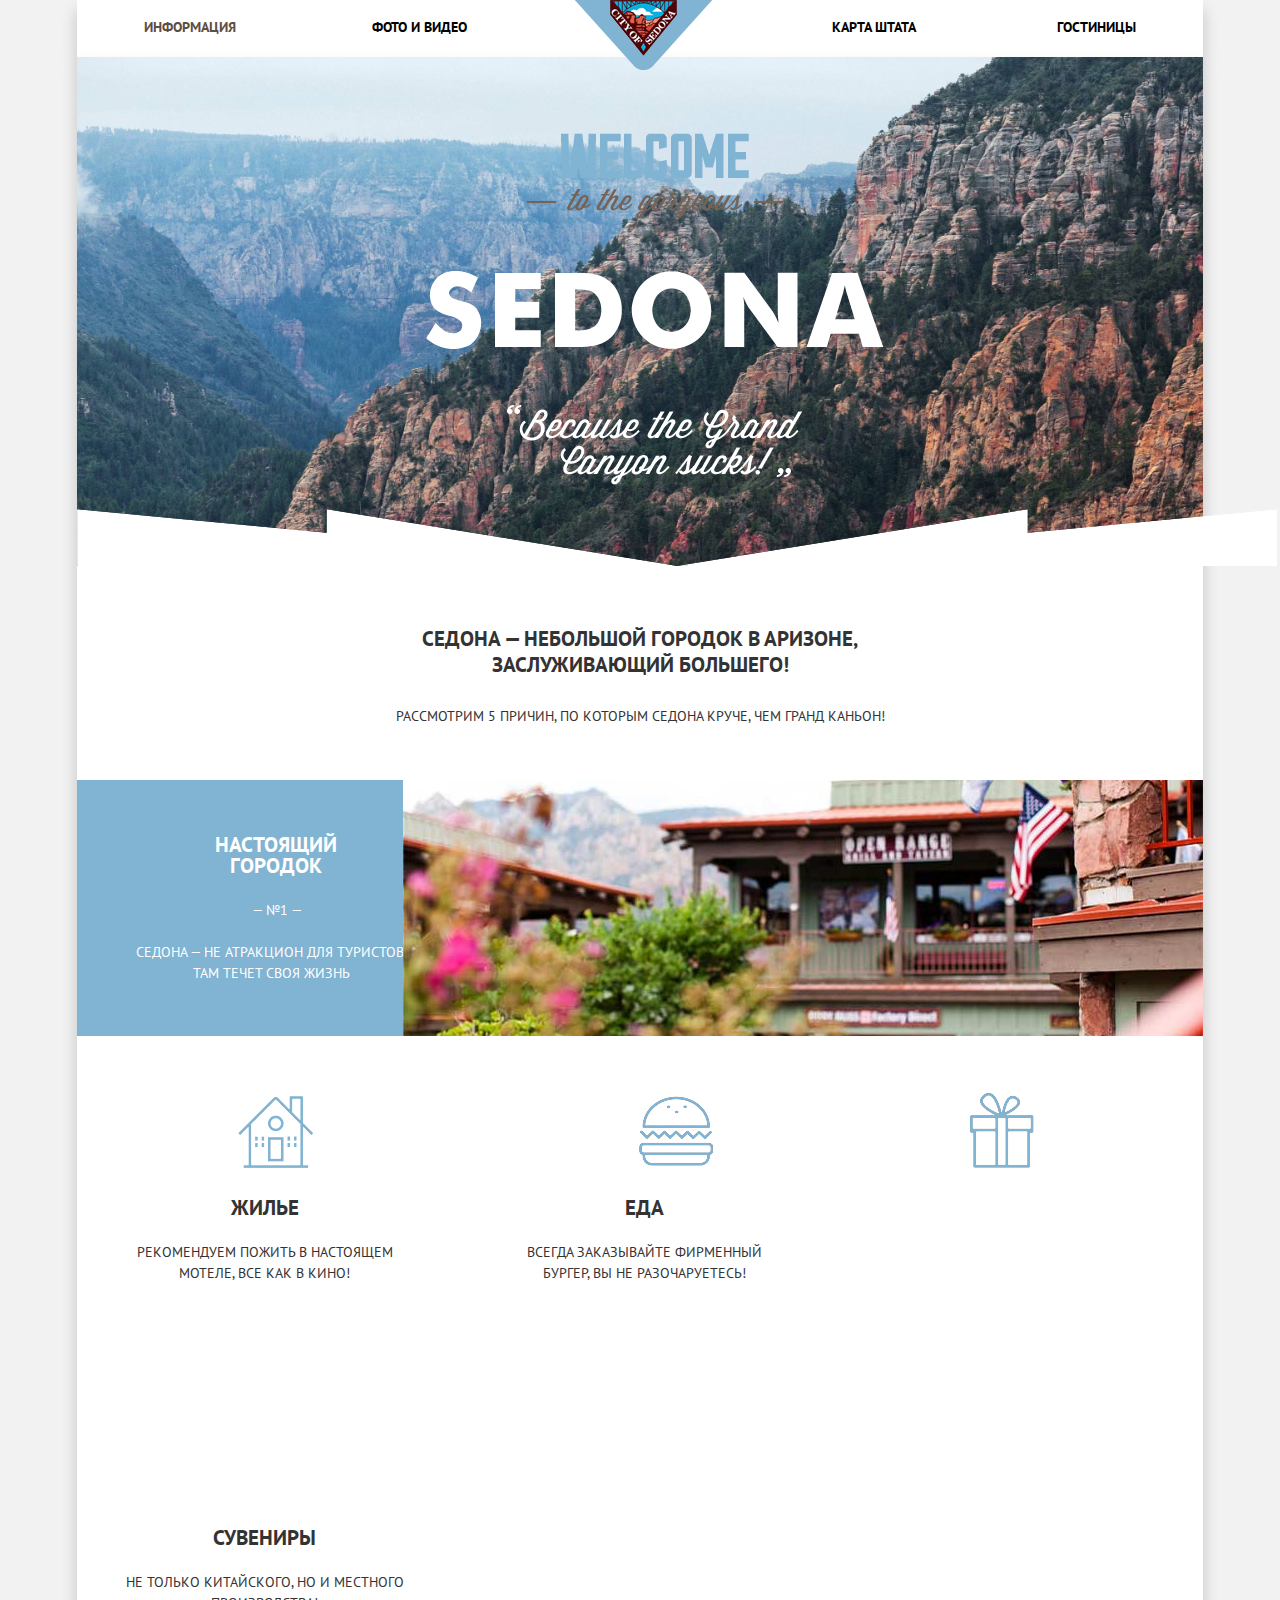
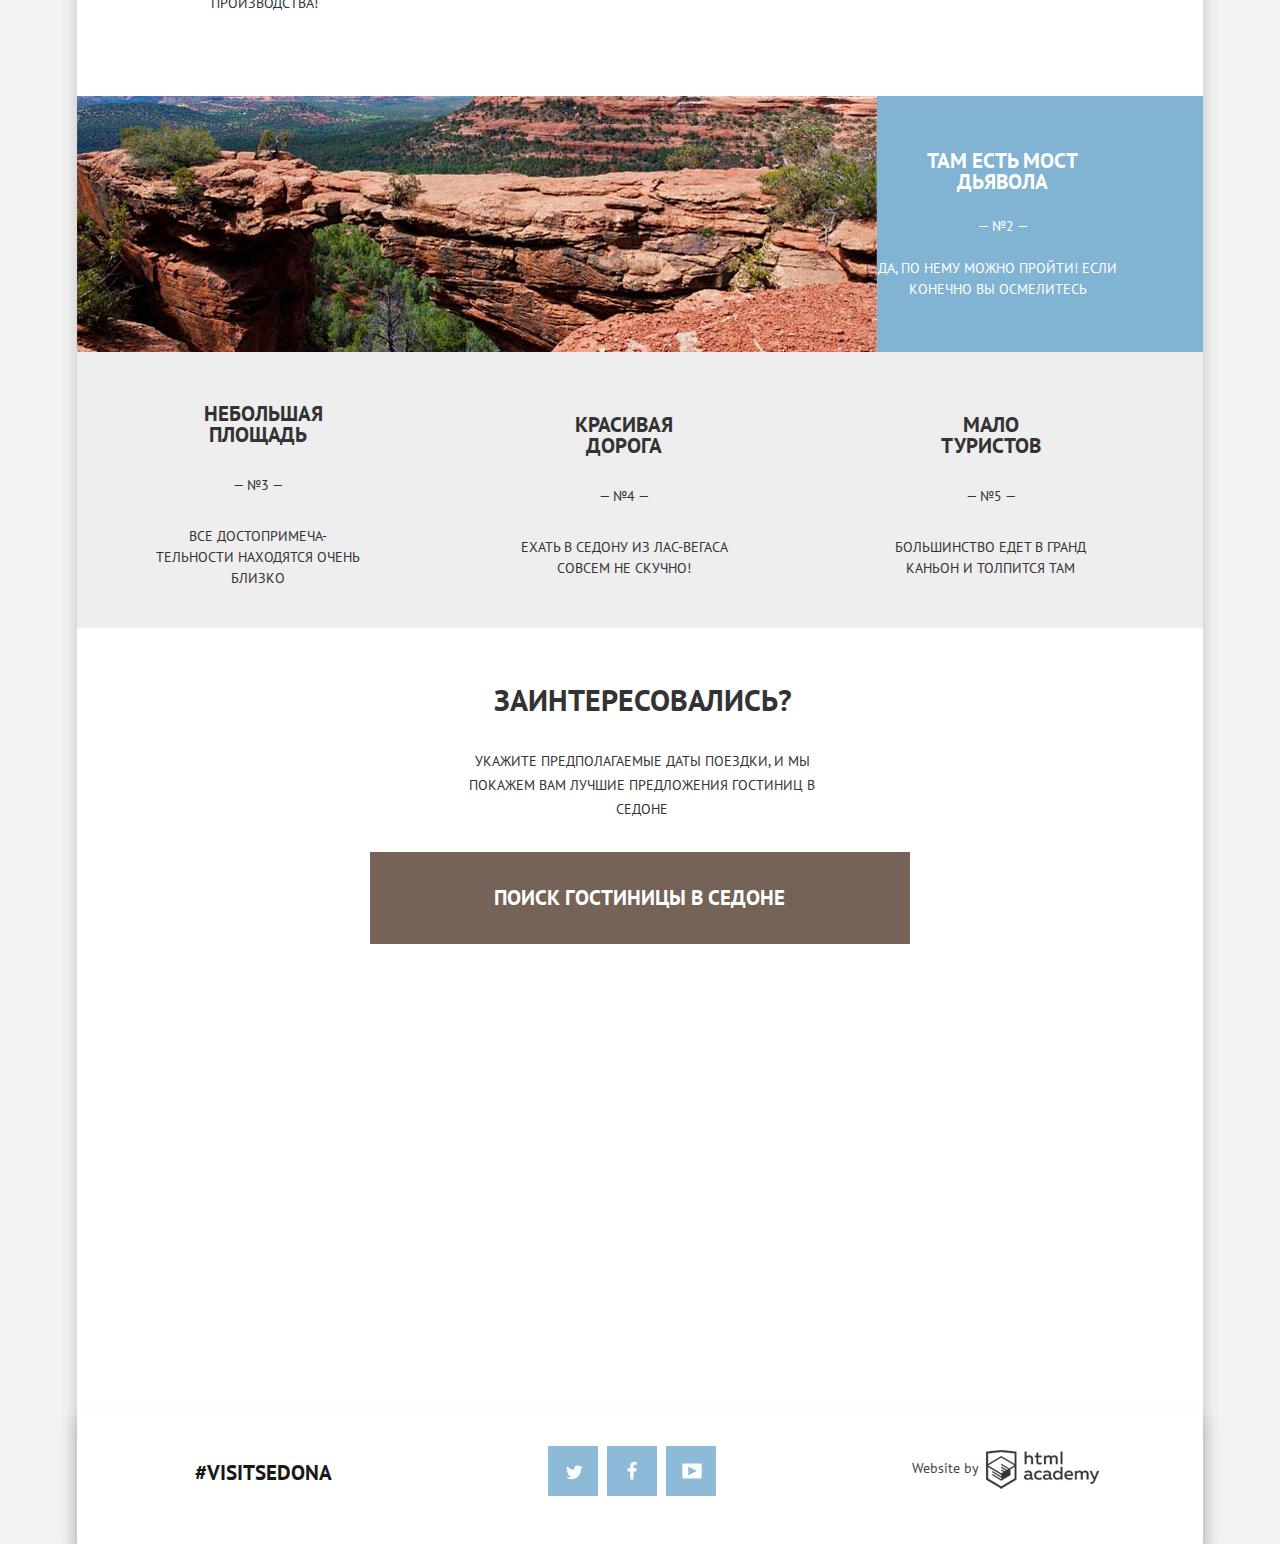
==== index.html @ 9904f4bf "site" ====
<!DOCTYPE html>
<html lang="en">
<head>
	<meta http-equiv="content-type" content="text/html; charset=UTF-8">
	<meta charset="UTF-8">
	<title>Sedona</title>
	<link href="https://fonts.googleapis.com/css?family=PT+Sans:400,700&amp;subset=cyrillic" rel="stylesheet">
	<link href="css/normalize.css" rel="stylesheet" type="text/css"/>
	<link href="css/style.css" rel="stylesheet" type="text/css"/>
</head>
<body>
	<div class="container clearfix">
		<header class="page-header clearfix">
			<div class="logo">
				<a href="#">
					<img src="img/logo.png" width="138" height="70" alt="sedona"></a>
			</div>
			<nav class="main-menu">
				<ul>
					<li class="main-menu-link">
						<a href="#">информация</a>
					</li>
					<li>
						<a href="#">фото и видео</a>
					</li>
					<li>
						<a href="#">карта штата</a>
					</li>
					<li>
						<a href="#">гостиницы</a>
					</li>
				</ul>
			</nav>
		</header>

		<main class="page-main">

			<section class="main-poster-slogan">
				<img src="img/main-poster-slogan.png" width="458" height="352" alt="welcome">
			</section>

			<section class="main-content-text clearfix">
				<h2 class="text-title">
					Седона — небольшой городок в аризоне, заслуживающий большего!
				</h2>
				<p class="text">
					Рассмотрим 5 причин, по которым Седона круче, чем гранд каньон!
				</p>
			</section>

			<section class="text-pic clearfix">
				<div class="main-content">
					<h3 class="main-content-info-title">Настоящий городок</h3>
					<span class="number">— №1 —</span>
					<p class="main-content-info-section">Седона — не атракцион для туристов, там течет своя жизнь</p>
				</div>
				<div class="pic">
					<img src="img/photo-r1.jpg" width="800" height="256" alt="sedona"></div>
			</section>

			<section class="feature clearfix">
				<div class="block block-housing">
					<h3 class="block-title">Жилье</h3>
					<p class="block-text">Рекомендуем пожить в настоящем мотеле, все как в кино!</p>
				</div>
				<div class="block block-food">
					<h3 class="block-title">Еда</h3>
					<p class="block-text">Всегда заказывайте фирменный бургер, Вы не разочаруетесь!</p>
				</div>
				<div class="block block-souvenirs">
					<h3 class="block-title">Сувениры</h3>
					<p class="block-text">Не только китайского, но и местного производства!</p>
				</div>
			</section>

			<section class="text-pic-shift clearfix">
				<div class="pic-shift">
					<img src="img/photo-r2.jpg" width="800" height="256" alt="sedona"></div>
				<div class="main-content-shift">
					<h3 class="main-content-info-title">Там есть мост дьявола</h3>
					<span class="number">— №2 —</span>
					<p class="main-content-info-section">Да, по нему можно пройти! Если конечно вы осмелитесь</p>
				</div>
			</section>

			<section class="feature-shift clearfix">
				<div class="block-shift">
					<h3 class="block-title-second">Небольшая площадь</h3>
					<span>— №3 —</span>
					<p class="block-text-second">
						Все достопримеча-
						<br>тельности находятся очень близко</p>
				</div>
				<div class="block-shift">
					<h3 class="block-title-second">Красивая дорога</h3>
					<span>— №4 —</span>
					<p class="block-text-second">Ехать в седону из лас-вегаса совсем не скучно!</p>
				</div>
				<div class="block-shift">
					<h3 class="block-title-second">Мало туристов</h3>
					<span>— №5 —</span>
					<p class="block-text-second">Большинство едет в гранд каньон и толпится там</p>
				</div>
			</section>

			<section class="main-content-baner clearfix">
				<div class="main-head">Заинтересовались?</div>
				<p class="main-word">
					Укажите предполагаемые даты поездки, и мы покажем вам лучшие предложения гостиниц в седоне
				</p>
				<a class="btn-order" href="form.html">Поиск гостиницы в Седоне</a>
			</section>

			<section class="interactive-map clearfix">
				<iframe src="https://www.google.com/maps/embed?pb=!1m18!1m12!1m3!1d26190.0113825108!2d-111.78192121885489!3d34.86247280977507!2m3!1f0!2f0!3f0!3m2!1i1024!2i768!4f13.1!3m3!1m2!1s0x872da132f942b00d%3A0x5548c523fa6c8efd!2z0KHQtdC00L7QvdCwLCDQkNGA0LjQt9C-0L3QsCA4NjMzNiwg0KHQqNCQ!5e0!3m2!1sru!2sru!4v1479929070432" width="100%" height="594" frameborder="0" style="border:0" allowfullscreen></iframe>
			</section>
		</main>

		<footer class="page-footer footer-map clearfix">
			<a class="unit footer-visit" href="#">#visitsedona</a>
			<div class="unit footer-social">
				<a class="social-btn social-tw" href="https://twitter.com" >Twitter</a>
				<a class="social-btn social-fb" href="https://www.facebook.com" >Facebook</a>
				<a class="social-btn social-youtube" href="https://www.youtube.com" >YouTube</a>
			</div>
			<div class="unit footer-copyright">
				<span class="right-text">Website by</span>
				<a href="https://htmlacademy.ru"></a>
			</div>
		</footer>
	</div>

	<section class="popup">
		<form class="form-popup" action="https://echo.htmlacademy.ru" method="get">
			<div class="form-row">
				<label for="date-arrival">
					Дата заезда
					<input type="text" name="date-in" id="date-arrival" value="24 Апреля 2016"></label>
				<a class="icon-calendar" href="#"></a>
			</div>

			<div class="form-row">
				<label for="date-departure">
					Дата выезда
					<input type="text" name="date-out" id="date-departure" value="4 июля 2016"></label>
				<a class="icon-calendar-exit" ></a>
			</div>
			    <div class="counter counter-left">
					<label for="big">Взрослые</label>
					<button class="icon-minus" type="button"></button>
					<span class="indicator-minus-left"></span>
					<input class="form-counter" type="text" name="big" id="big" value="2">
					<span class="indicator-plus-right"></span>
					<button class="icon-plus" type="button"></button>
				</div>

				<div class="counter counter-right">
					<label for="children">Дети</label>
					<button class="icon-minus" type="button"></button>
					<span class="indicator-minus-left-index"></span>
					<input class="form-counter" type="text" name="children" id="children" value="0">
					<span class="indicator-plus-right-index"></span>
					<button class="icon-plus" type="button"></button>
				</div>
				<div class="buttons">
					<button class="btn" type="submit">Найти</button>
				</div>

		</form>
	</section>
	<!--<script src="js/jquery.js"></script>-->
   <script src="js/popup.js" type="text/javascript"></script>

</body>
</html>
---- css/style.css ----
/*@font-face {*/
    /*font-family: "symbols-sedona";*/
    /*src: url("../fonts/symbols-sedona.eot?60737633");*/
    /*src: url("../fonts/symbols-sedona.eot?60737633#iefix") format("embedded-opentype"),*/
    /*url("../fonts/symbols-sedona.woff?60737633") format("woff"),*/
    /*url("../fonts/symbols-sedona.ttf?60737633") format("truetype"),*/
    /*url("../fonts/symbols-sedona.svg?60737633#symbols-sedona") format("svg");*/
    /*font-weight: normal;*/
    /*font-style: normal;*/
/*}*/

html,
body {
    margin: 0;
    padding: 0;
}

body {
    font-family: 'PT Sans', Arial, sans-serif;
    font-size: 14px;
    font-weight: normal;
    line-height: 21px;
    background-color: #f2f2f2;
    color: #333333;
    position: relative;
}

.container {
    width: auto;
    margin: 0 auto;
    padding: 0 6%;

}

.clearfix::after {
    content: "";
    display: block;
    clear: both;
}

a {
    font-family: 'PT Sans', Arial, sans-serif;
    text-decoration: none;
    text-transform: uppercase;
    color: #000000;
    cursor: pointer;
}

img {
    max-width: 100%;
    width: auto;
    height: auto;
    margin: 0;
}

li {
    list-style: none;
}

h2 {
    margin: 0;
    font-family: 'PT Sans', Arial, sans-serif;
    font-size: 21px;
    font-weight: bold;
    line-height: 26px;
    text-transform: uppercase;
}

h3 {
    margin: 0;
    font-family: 'PT Sans', Arial, sans-serif;
    font-size: 21px;
    font-weight: bold;
    line-height: 21px;
    text-transform: uppercase;
}

/*Header*/

.page-header {
    margin: 0 auto;
    background-color: #ffffff;
    box-shadow: 0 10px 15px 0 rgba(0, 0, 0, 0.2);
}

.main-menu {
    margin: 0;
    padding: 0 6%;
}

.main-menu ul {
    margin: 0;
    padding: 0;
}

.main-menu li {
    width: 20%;
    padding: 14px 0;
    display: inline-block;
    vertical-align: middle;
    font-size: 0;
}

.main-menu li:first-child {
    margin-right: 25px;
}

.main-menu li:first-child,
.main-menu li:nth-child(2){
    text-align: left;
}

.main-menu li:nth-child(3) {
    margin-left: 144px;
}

.main-menu li:nth-child(3),
.main-menu li:last-child {
    text-align: right;
}

.main-menu li:last-child {
    float: right;
}

.main-menu a {
    font-size: 14px;
    font-weight: bold;
    line-height: 26px;
    color: #000000;
}

.main-menu a:hover {
    color: #81b3d2;
}

.main-menu a:active {
    color: #b2b2b2;
}


.main-menu-link a {
    color: #604e43;
}

.logo {
    margin: 0 0 0 4px;
    padding: 0;
    position: absolute;
    top: 0;
    left: 50%;
    z-index: 2;
    transform: translateX(-50%);
}

.logo img {
    margin: 0;
    padding: 0;
    border-style: none;
}

/*Main*/

.page-main {
    margin: 0 auto;
    /*padding: 0 6%;*/
    background-color: #ffffff;
    box-shadow: 0 10px 15px 0 rgba(0, 0, 0, 0.2);
}

/*baner-1*/

.main-poster-slogan {
    min-height: 509px;
    margin: 0;
    display: block;
    position: relative;
    background: #deecf5 url(../img/main-poster.jpg) no-repeat center;
    z-index: 1;
    background-size: cover;
}

.main-poster-slogan::after {
    content: "";
    width: 1200px;
    min-height: 57px;
    position: absolute;
    bottom: 0;
    left: 0;
    background:  transparent url(../img/main-poster-mask.png) no-repeat center;
    background-size: 100% 57px;
    border-bottom: none;
    z-index: 20;
}

.main-poster-slogan img {
    position: absolute;
    top: 15%;
    left: 31%;
}
/*baner-1*/

.main-content-text {
    margin: 0;
    padding: 60px 0 51px 0;
    background-color: #ffffff;
    text-align: center;
}

.text-title {
    width: 450px;
    margin: 0 auto;
    padding: 0 0 25px 0;
    text-align: center;
}

.text {
    margin: 0;
    padding: 0;
    font-size: 14px;
    font-weight: 400;
    line-height: 26px;
    text-align: center;
    text-transform: uppercase;
}

/*baner-2-4*/

.text-pic,
.text-pic-shift {
    margin: 0;
    position: relative;
}

.main-content,
.main-content-shift {
    width: 400px;
    box-sizing: border-box;
    margin: 0;
    padding: 61px 53px 52px 53px;
    background-color: #81b3d2;
    text-align: center;
    color: #ffffff;
    text-transform: uppercase;
}

.main-content-shift {
    float: right;
}

.main-content-info-title {
    width: 56%;
    margin: -7px 0 24px 64px;
    /*transform: translateX(45%);*/
}

.main-content-info-section {
    margin: 21px 11px 0 0;
}

.pic,
.pic-shift {
    margin: 0;
    padding: 0;
    position: absolute;
    top:0;
    right: 0;
    vertical-align: top;
}

.pic-shift {
    left: 0;
}

.pic img {
    float: right;
}

.pic .pic-shift img {
    float: left;
}

/*baner-3*/

.feature {
    margin: 0;
    padding: 0;
    position: relative;
}

.block-housing::before {
    content: "";
    position: absolute;
    top: 60px;
    left: 161px;
    background: url(../img/sprite-feature.png) no-repeat  -10px -100px;
    width: 75px;
    min-height: 72px;
    display: block;
}

.block-food::before {
    content: "";
    position: absolute;
    top: 60px;
    left: 562px;
    background: url(../img/sprite-feature.png) no-repeat  -10px -10px;
    width: 74px;
    min-height: 70px;
    display: block;
}

.block-souvenirs::before {
    content: "";
    position: absolute;
    top: 56px;
    right: 169px;
    background: url(../img/sprite-feature.png) no-repeat  -10px -192px;
    width: 64px;
    min-height: 76px;
    display: block;
}

/*baner-5*/

.feature-shift {
    margin: 0;
    padding: 0;
    background-color: #eeeeee;
}

.block {
    width: 25%;
    margin: 0;
    padding: 146px 47px 82px 47px;
    display: inline-block;
    vertical-align: middle;
    text-align: center;
    text-transform: uppercase;
}

.block-shift {
    width: 32%;
    margin: 0;
    padding: 50px 0 38px 0;
    display: inline-block;
    vertical-align: middle;
    text-align: center;
    text-transform: uppercase;
    border: 1px solid transparent;
}

.block-title {
    padding: 15px 0 24px 0;
}

.block-text {
    margin: 0;
}

.block-title-second {
    width: 30%;
    margin: 0 auto;
    padding: 0 0 30px 0;
}

.block-text-second {
    width: 68%;
    margin: 0 auto;
    padding: 30px 0 0 0;
}

/*baber-6*/

.main-content-baner {
    margin: 0 auto;
    padding: 60px 160px 86px 165px;
    background-color: #ffffff;
    position: relative;
    text-transform: uppercase;
    text-align: center;
}

.main-head {
    margin: 0 0 37px 0;
    font-family: 'PT Sans', Arial, sans-serif;
    font-size: 30px;
    font-weight: bold;
    line-height: 24px;
}

.main-word {
    width: 50%;
    margin: 0 auto;
    padding: 0 0 37px 0;
    line-height: 24px;
}

.btn-order {
    min-width: 48%;
    margin: 0 auto;
    padding: 33px 0;
    display: block;
    text-align: center;
    vertical-align: middle;
    background-color: #766357;
    color: #ffffff;
    font-size: 21px;
    line-height: 26px;
    font-weight: bold;
    font-family: 'PT Sans', Arial, sans-serif;
    position: absolute;
    bottom: 0;
    left: 26%;

}

/*Hotels*/

.choice-form {
    min-height: 217px;
    background: #84a1c1 url(../img/background.jpg) no-repeat center;
    background-size: cover;
}

input[type="checkbox"] {
    display: none;
    margin: 0;
    padding: 0;
}

.options {
    width: 21%;
    padding: 26px 0 0 0;
    color: #ffffff;
    text-transform: uppercase;
    display: inline-block;
    vertical-align: top;
}

.options:first-of-type {
    padding-left: 72px;
}

.filter-title {
    margin: 0;
    padding: 0;
    font: bold 16px/21px "PT Sans", Arial, sans-serif;
}

.options >ul {
    margin: 24px 0 20px 0;
    padding: 0 0 0 38px;
    list-style: none;
    text-align: left;
}

.options li {
    padding: 0 0 25px 0;
}

.form-label-chb {
    position: relative;
    display: block;
    margin: 0;
    cursor: pointer;
}

input + .form-label-chb::before {
    content: "";
    position: absolute;
    top: 0;
    left: -40px;
    width: 25px;
    min-height: 21px;
    background: url(../img/sprites-icons-checbox.png) no-repeat -10px -52px;
}

input:checked + .form-label-chb::before {
    background: url(../img/sprites-icons-checbox.png) no-repeat -10px -10px;
}

input:disabled + .form-label-chb::before {
    background: url(../img/sprites-icons-checbox.png) no-repeat -10px -94px;
}

input:checked:disabled + .form-label-chb::before {
    background: url(../img/sprites-icons-checbox.png) no-repeat -10px -136px;
}

/*Filter*/

.filter-range {
    width: 318px;
    margin: 26px 72px 0 0;
    padding: 0;
    color: #ffffff;
    text-transform: uppercase;
    float: right;
}

.filter-range-title {
    margin: 0 0 9px 0;
    font-weight: 600;
    font-size: 16px;
    line-height: 21px;
}

.price-controls {
    width: 318px;
    height: 36px;
    margin: 0 0 18px 0;
    border: 2px solid #ffffff;
    border-radius: 2px;
    font-size: 0;
    position: relative;
}

.price-controls::after {
    content: "";
    width: 2px;
    height: 22px;
    position: absolute;
    top: 17px;
    left: 157px;
    background-color: #ffffff;
    transform: translate(-50%, -50%);
}

.price-controls label {
    width: 320px;
    height: 35px;
    display: inline-block;
    vertical-align: top;
    font-size: 14px;
    line-height: 21px;
    cursor: pointer;
}

label.min-price  {
    width: 145px;
    margin: 0 0 0 64px;
    padding: 7px 0 11px 0;
}

label.max-price  {
    width: 109px;
    padding: 7px 0 10px 0;
}

.price-controls input {
    width: 80px;
    margin: 0;
    padding: 0;
    color: inherit;
    font: inherit;
    border: none;
    background: none;
    outline: none;
}

.range-controls {
    position: relative;
    margin: 0 0 30px 0;
}

.range-controls .scale {
    height: 2px;
    background: rgba(255, 255, 255, 0.3);
}
.range-controls .bar {
    width: 80%;
    height: 2px;
    background: #ffffff;
}

.range-toggle {
    position: absolute;
    top: -9px;
    width: 4px;
    height: 4px;
    background: #ababab;
    border: 8px solid #ffffff;
    border-radius: 50px;
    box-shadow: 0 2px 1px 0 rgba(0, 1, 1, 0.2);
    cursor: pointer;
}

.range-toggle-max:hover {
    background: #1c4f80;
}
.range-toggle-min {
    left: 0;
}

.range-toggle-max {
    left: 80%;
}

.btn-transperent {
    width: 137px;
    margin: 0 auto;
    padding: 6px 30px 6px 30px;
    display: block;
    font-size: 14px;
    line-height: 20px;
    color: #ffffff;
    background: transparent;
    border: 2px solid #ffffff;
    border-radius: 2px;
    outline: none;
    text-transform: uppercase;
    cursor: pointer;
}

.btn-transperent:hover {
    color: #000000;
    background-color: #ffffff;
}

.sorting {
    margin: 0 73px 0 71px;
    padding: 16px 0 27px 0;
    font: normal 12px/18px "PT Sans", Arial, sans-serif;
    text-transform: uppercase;

}

.sorting-title {
    margin: 0;
    padding: 0 44px 0 0;
    font: bold 21px/26px "PT Sans", Arial, sans-serif;
}

.sorting >ul {
    margin: 0;
    padding: 0 0 8px 0;
    display: inline-block;
    vertical-align: middle;
}

.sorting li {
    margin: 0;
    padding: 0 35px 0 0;
    display: inline-block;
    vertical-align: middle;
}

.color {
    color: #81b3d2;
}

.stress {
    color: #d0d0d0;
    border-bottom: 1px dotted #81b3d2;
}

.search-menu {
    float: right;
    position: relative;
}
.down a {
    position: absolute;
    top: 10px;
    left: 38px;
    width: 11px;
    height: 10px;
    margin: 0;
    padding: 0;
    display: block;
    background: url(../img/sprites-icons-other.png) no-repeat -10px -315px;
}

.down a:hover {
    position: absolute;
    top: 10px;
    left: 38px;
    width: 11px;
    height: 10px;
    margin: 0;
    padding: 0;
    display: block;
    background: url(../img/sprites-icons-other.png) no-repeat -10px -375px;
}

.down a:active {
    position: absolute;
    top: 10px;
    left: 38px;
    width: 11px;
    height: 10px;
    margin: 0;
    padding: 0;
    display: block;
    background: url(../img/sprites-icons-other.png) no-repeat -10px -40px;
}

.up a {
    position: absolute;
    top: 9px;
    left: 61px;
    width: 11px;
    height: 10px;
    margin: 0;
    padding: 0;
    display: block;
    background: url(../img/sprites-icons-other.png) no-repeat -10px -70px;
}

.up a:hover {
    position: absolute;
    top: 9px;
    left: 61px;
    width: 11px;
    height: 10px;
    margin: 0;
    padding: 0;
    display: block;
    background: url(../img/sprites-icons-other.png) no-repeat -10px -10px;
}

.up a:active {
    position: absolute;
    top: 9px;
    left: 61px;
    width: 11px;
    height: 10px;
    margin: 0;
    padding: 0;
    display: block;
    background: url(../img/sprites-icons-other.png) no-repeat -10px -70px;
}

.main-hotel {
    margin: 0;
    padding: 0;
}

.hotel-list {
    margin: 0 73px 0 71px;
    padding: 0;
}

.hotel-item {
    margin: 0;
    padding: 30px 0 25px 0;
    text-transform: uppercase;
}

.hotel-item:first-child,
.hotel-item:last-child {
    border-top: 1px solid #e5e5e5;
    border-bottom: 1px solid #e5e5e5;
}

.hotel-img,
.hotel-text {
    margin: 0;
    padding: 0 30px 0 0;
    float: left;
}

.hotel-head {
    margin: -6px 0 6px 0;
    font: bold 21px/26px "PT Sans", Arial, sans-serif;
}

.hotel-word ul {
    margin: 0;
    padding: 0 0 17px 0;
}

.hotel-word li {
    margin: 0;
    padding: 0;
    display: inline-block;
    vertical-align: middle;
}

.hotel-word li:first-child {
    padding: 0 35px 0 0;
}

.more {
    min-width: 110px;
    margin: 0 3px 0 0;
    padding: 5px 16px 5px 16px;
    background-color: #81b3d2;
    color: #ffffff;
}

.book {
    min-width: 142px;
    padding: 5px 19px 5px 16px;
    background-color: #766357;
    color: #ffffff;
}

.hotel-rating {
    width: 182px;
    margin: -6px 0 0 0;
    padding: 0;
    float: right;
    position: relative;
}

.raiting {
    width: 106px;
    min-height: 25px;
    margin: 0 0 46px 90px;
    padding: 0;
    background-image: url(../img/icon-star.png);
}

.raiting[data-rating="5"] {
    width: 106px;
}

.raiting[data-rating="4"] {
    width: 88px;
}

.raiting[data-rating="3"] {
    width: 66px;
}

.raiting[data-rating="2"] {
    width: 44px;
}

.raiting[data-rating="1"] {
    width: 22px;
}

.hotel-rating span {
    min-width: 111px;
    padding: 5px 14px 5px 14px;
    margin: 0 0 0 71px;
    background-color: #f2f2f2;
    color: #000000;
    text-align: center;
    white-space: nowrap;
}

/*Footer*/

.page-footer {
    margin: 0 auto;
    position: relative;
    border: 1px solid transparent;
    background-color: #ffffff;
    box-shadow: 0 10px 15px 0 rgba(0, 0, 0, 0.2);
}

.footer-map {
    width: auto;
    margin: 0 6%;
    padding: 0;
    position: absolute;
    z-index: 3 ;
    bottom: 0;
    left: 0;
    right: 0;
    opacity: 0.9;
}

.unit {
    width: 33%;
    margin: 0 auto;
    float: left;
}

.footer-visit {
    padding: 50px 0 54px 0;
    font-size: 21px;
    font-weight: bold;
    line-height: 26px;
    text-align: center;
}

.footer-social {
    min-width: 160px;
    min-height: 60px;
    padding: 36px 0 36px 0;
    text-align: center;
}

.social-btn {
    min-width: 50px;
    min-height: 50px;
    margin: 0 5px 0 0;
    padding: 0;
    background-color: #81b3d2;
    font-size: 0;
    position: relative;
    display: inline-block;
    vertical-align: middle;
}

.social-tw::after {
    content: "";
    background: url(../img/sprites-icons-other.png) no-repeat -10px -727px;
    position: absolute;
    top: 37%;
    left: 37%;
    width: 17px;
    height: 15px;
    display: block;
}

.social-tw:hover,
.social-fb:hover,
.social-youtube:hover {
    background-color: #669ec0;
}

.social-tw:active::after {
    content: "";
    background: url(../img/sprites-social-btn.png) no-repeat -10px -49px;
    position: absolute;
    top: 37%;
    left: 37%;
    width: 17px;
    height: 15px;
    display: block;
}

.social-fb::after {
    content: "";
    background: url(../img/sprites-icons-other.png) no-repeat -10px -646px;
    position: absolute;
    top: 30%;
    left: 40%;
    width: 10px;
    height: 19px;
    display: block;
}

.social-fb:active::after {
    content: "";
    background: url(../img/sprites-social-btn.png) no-repeat -10px -10px;
    position: absolute;
    top: 30%;
    left: 40%;
    width: 10px;
    height: 19px;
    display: block;
}

.social-youtube::after {
    content: "";
    background: url(../img/sprites-icons-other.png) no-repeat -10px -762px;
    position: absolute;
    top: 34%;
    left: 33%;
    width: 20px;
    height: 16px;
    display: block;
}

.social-youtube:active::after {
    content: "";
    background: url(../img/sprites-social-btn.png) no-repeat -10px -84px;
    position: absolute;
    top: 34%;
    left: 33%;
    width: 20px;
    height: 16px;
    display: block;
}

.footer-copyright  {
    padding: 40px 0 54px 0;
    text-align: center;
}

.footer-copyright span {

}

.footer-copyright a {
    margin: 0 0 0 4px;
    padding: 0;
    background: url(../img/sprite-logo-academy.png) no-repeat  -10px -10px;
    width: 113px;
    height: 39px;
    display: inline-block;
    vertical-align: middle;
}

.footer-copyright a:hover {
    background: url(../img/sprite-logo-academy.png) no-repeat  -10px -69px;
    width: 113px;
    height: 39px;
}

.footer-copyright a:active {
    background: url(../img/sprite-logo-academy.png) no-repeat  -10px -128px;
    width: 113px;
    height: 39px;
}

/*Popup*/

.popup {
    width: 457px;
    height: 280px;
    margin: 0 0 -1185px -285px;
    padding: 60px 60px 60px 53px ;
    background: #ffffff;
    position: absolute;
    bottom: 50%;
    left: 50%;
    z-index: 30;
    border-top: 1px solid transparent;
    box-shadow: 0 8px 20px rgba(0, 0, 0, 0.5);
    text-transform: uppercase;
    display: none;
}

.form-popup-show {
    display: block;
    -webkit-animation: show 0.75s forwards;
    animation: show 0.75s forwards;
}

.form-row {
    width: auto;
    padding:0;
    margin-bottom:  50px;
}

.form-row input {
    width: 75%;
    margin: 0 0 35px 0;
    padding: 10px 5px;
    vertical-align: middle;
    outline: none;
    float: right;
    border: none;
    background-color: #f2f2f2;
    font-weight: bold;
    text-transform: uppercase;
}

.form-row input:hover {
    background-color: #ebebeb;
}

.form-row input:active {
    background-color: #ffffff;
    border: 2px solid #e5e5e5;
}

.icon-calendar::after {
    content: "";
    position: absolute;
    top: 17%;
    left: 83%;
    background: url(../img/sprites-icons-other.png) no-repeat -10px -436px;
    width: 21px;
    height: 22px;
    display: block;
}

.icon-calendar:hover::after {
    content: "";
    position: absolute;
    top: 17%;
    left: 83%;
    background: url(../img/sprites-icons-other.png) no-repeat -10px -478px;
    width: 21px;
    height: 22px;
    display: block;
}

.icon-calendar:active::after {
    content: "";
    position: absolute;
    top: 17%;
    left: 83%;
    background: url(../img/sprites-icons-other.png) no-repeat -10px -520px;
    width: 21px;
    height: 22px;
    display: block;
}

.icon-calendar-exit::after {
    content: "";
    position: absolute;
    top: 36%;
    left: 83%;
    background: url(../img/sprites-icons-other.png) no-repeat -10px -436px;
    width: 21px;
    height: 22px;
    display: block;
}

.icon-calendar-exit:hover::after {
    content: "";
    position: absolute;
    top: 36%;
    left: 83%;
    background: url(../img/sprites-icons-other.png) no-repeat -10px -478px;
    width: 21px;
    height: 22px;
    display: block;
}

.icon-calendar-exit:active::after {
    content: "";
    position: absolute;
    top: 36%;
    left: 83%;
    background: url(../img/sprites-icons-other.png) no-repeat -10px -520px;
    width: 21px;
    height: 22px;
    display: block;
}

.form-row label {
    font: bold 14px/26px 'PT Sans', Arial, sans-serif;
}

.counter input {
    width: 45%;
    margin: 0 0 35px 0;
    padding: 10px 5px;
    vertical-align: middle;
    outline: none;
    float: right;
    border: none;
    text-align: center;
    background-color: #f2f2f2;
}

.icon-plus,
.icon-minus {
    display: none;
}

.indicator-minus-left:before {
    content: "";
    position: absolute;
    top: 57%;
    left: 31%;
    background: url(../img/sprites-icons-other.png) no-repeat  -10px -184px;
    width: 12px;
    height: 3px;
    display: block;
    cursor: pointer;
}

.indicator-minus-left-index:before {
    content: "";
    position: absolute;
    top: 57%;
    left: 75%;
    background: url(../img/sprites-icons-other.png) no-repeat  -10px -184px;
    width: 12px;
    height: 3px;
    display: block;
    cursor: pointer;
}

.indicator-minus-left:hover:before {
    content: "";
    position: absolute;
    top: 57%;
    left: 31%;
    background: url(../img/sprites-icons-other.png) no-repeat  -10px -238px;
    width: 12px;
    height: 3px;
    display: block;
    cursor: pointer;
}

.indicator-minus-left-index:hover:before {
    content: "";
    position: absolute;
    top: 57%;
    left: 75%;
    background: url(../img/sprites-icons-other.png) no-repeat  -10px -238px;
    width: 12px;
    height: 3px;
    display: block;
    cursor: pointer;
}

.indicator-minus-left:active:before {
     content: "";
     position: absolute;
     top: 57%;
     left: 31%;
     background: url(../img/sprites-icons-other.png) no-repeat  -10px -292px;
     width: 12px;
     height: 3px;
     display: block;
     cursor: pointer;
 }

.indicator-minus-left-index:active:before {
    content: "";
    position: absolute;
    top: 57%;
    left: 75%;
    background: url(../img/sprites-icons-other.png) no-repeat  -10px -292px;
    width: 12px;
    height: 3px;
    display: block;
    cursor: pointer;
}

.indicator-plus-right:before {
    content: "";
    position: absolute;
    top: 56%;
    left: 41%;
    background: url(../img/sprites-icons-other.png) no-repeat  -10px -405px;
    width: 11px;
    height: 11px;
    display: block;
    cursor: pointer;
}

.indicator-plus-right-index:before {
    content: "";
    position: absolute;
    top: 56%;
    left: 84%;
    background: url(../img/sprites-icons-other.png) no-repeat  -10px -405px;
    width: 11px;
    height: 11px;
    display: block;
    cursor: pointer;
}

.indicator-plus-right:hover:before {
    content: "";
    position: absolute;
    top: 56%;
    left: 41%;
    background: url(../img/sprites-icons-other.png) no-repeat  -10px -207px;
    width: 11px;
    height: 11px;
    display: block;
    cursor: pointer;
}

.indicator-plus-right-index:hover:before {
    content: "";
    position: absolute;
    top: 56%;
    left: 84%;
    background: url(../img/sprites-icons-other.png) no-repeat  -10px -207px;
    width: 11px;
    height: 11px;
    display: block;
    cursor: pointer;
}

.indicator-plus-right:active:before {
    content: "";
    position: absolute;
    top: 56%;
    left: 41%;
    background: url(../img/sprites-icons-other.png) no-repeat  -10px -261px;
    width: 11px;
    height: 11px;
    display: block;
    cursor: pointer;
}

.indicator-plus-right-index:active:before {
    content: "";
    position: absolute;
    top: 56%;
    left: 84%;
    background: url(../img/sprites-icons-other.png) no-repeat  -10px -261px;
    width: 11px;
    height: 11px;
    display: block;
    cursor: pointer;
}


.counter-left {
    float: left;
}

.counter-right {
   float: right;
}

.counter label {
    margin: 0 auto;
    font: bold 14px/26px 'PT Sans', Arial, sans-serif;
    display: inline-block;
    vertical-align: middle;
}

.counter {
    width: 45%;
    margin: 0;
}

button.btn  {
    width: 100%;
    margin: 30% 0 0 0;
    padding: 10px 0 10px 0;
    display: block;
    font: bold 21px/26px 'PT Sans', Arial, sans-serif;
    text-transform: uppercase;
    text-align: center;
    text-decoration: none;
    color: white;
    background-color: #81b3d2;
    border: none;
    outline: none;
}

button.btn:hover {
    background-color: #669ec0;
}

button.btn:active {
    background-color: #5496bd;
    color: #88b6d1;
}

@keyframes show {
    0% {
        -ms-transform: scaleY(0) translateY(-100%);
        transform: scaleY(0) translateY(-100%)
    }
    20% {
        -ms-transform: scaleY(0) translateY(-50%);
        transform: scaleY(0) translateY(-50%)
    }
    50% {
        -ms-transform: scaleY(1) translateY(20%);
        transform: scaleY(1) translateY(20%)
    }
    100% {
        -ms-transform: scaleY(.8) translateY(0%);
        transform: scaleY(.8) translateY(0%)
    }
    100% {
        -ms-transform: scaleY(1) translateY(0);
        transform: scaleY(1) translateY(0)
    }
}
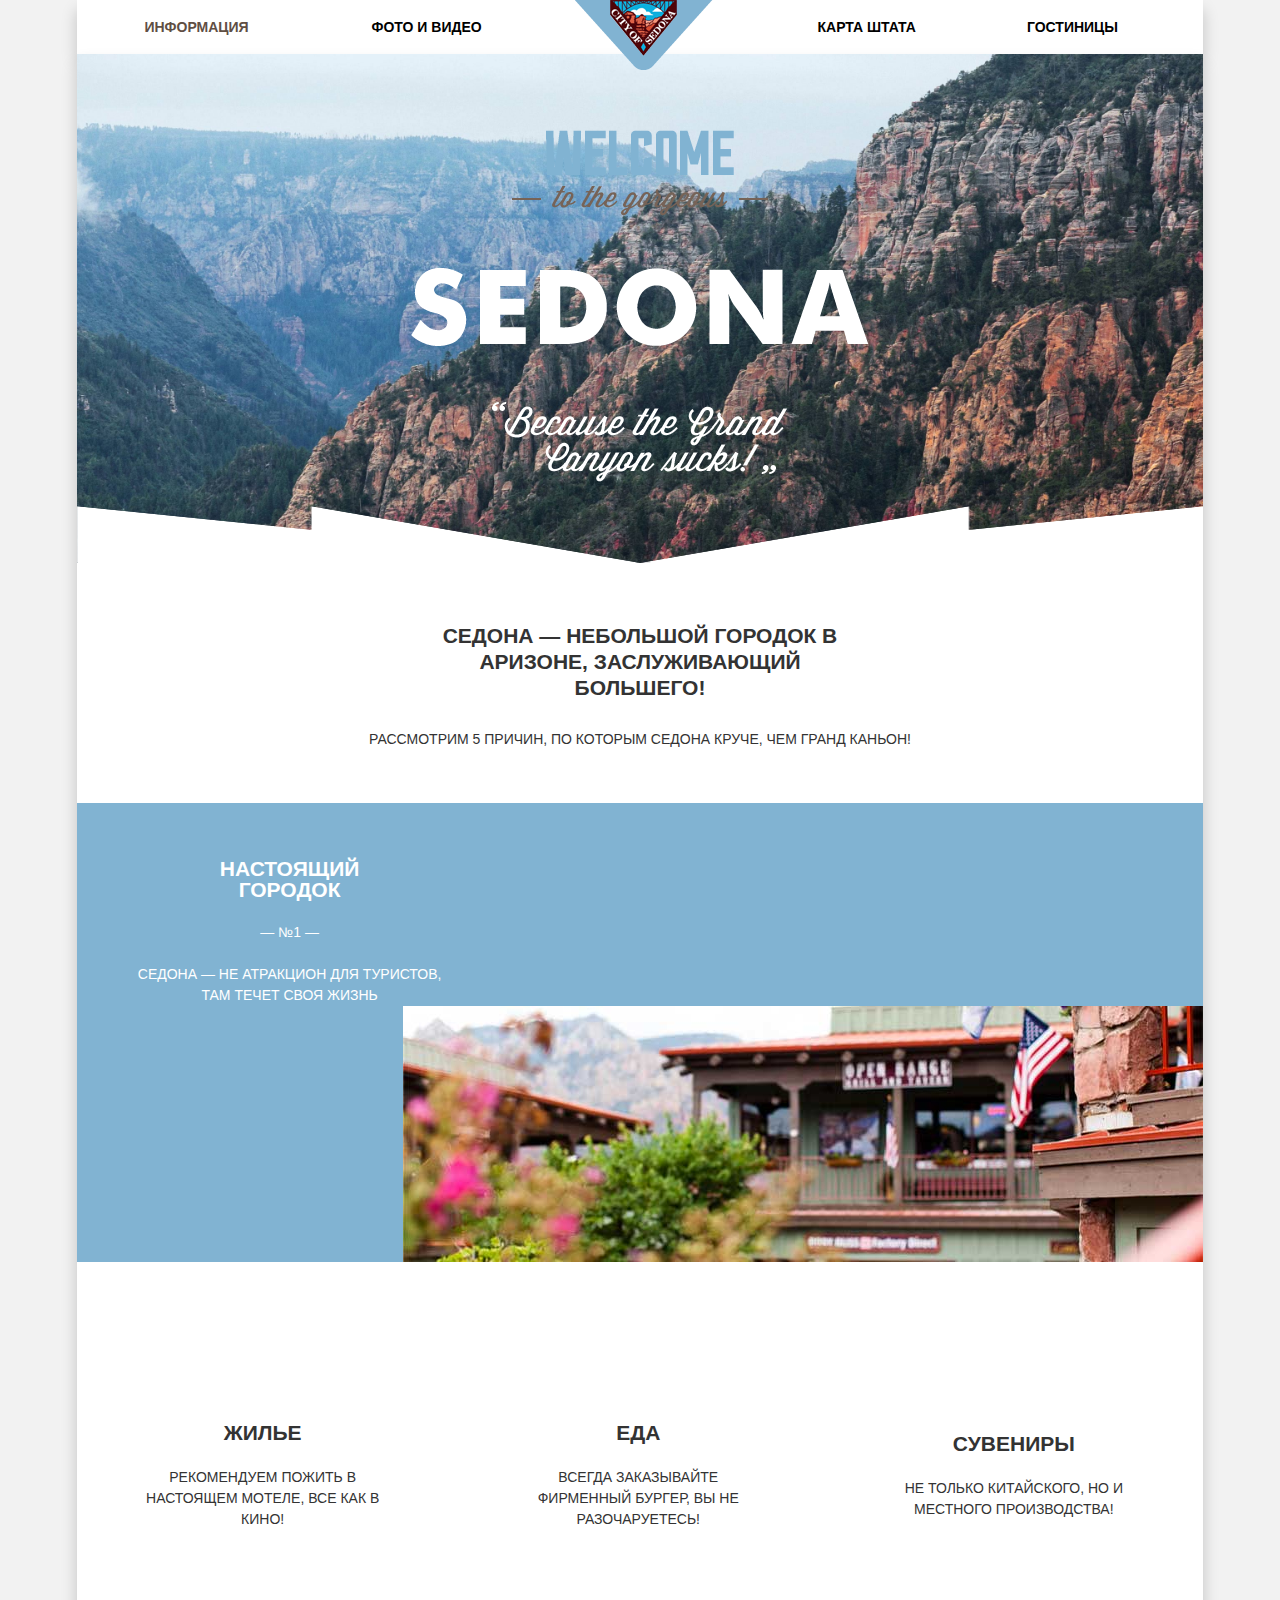
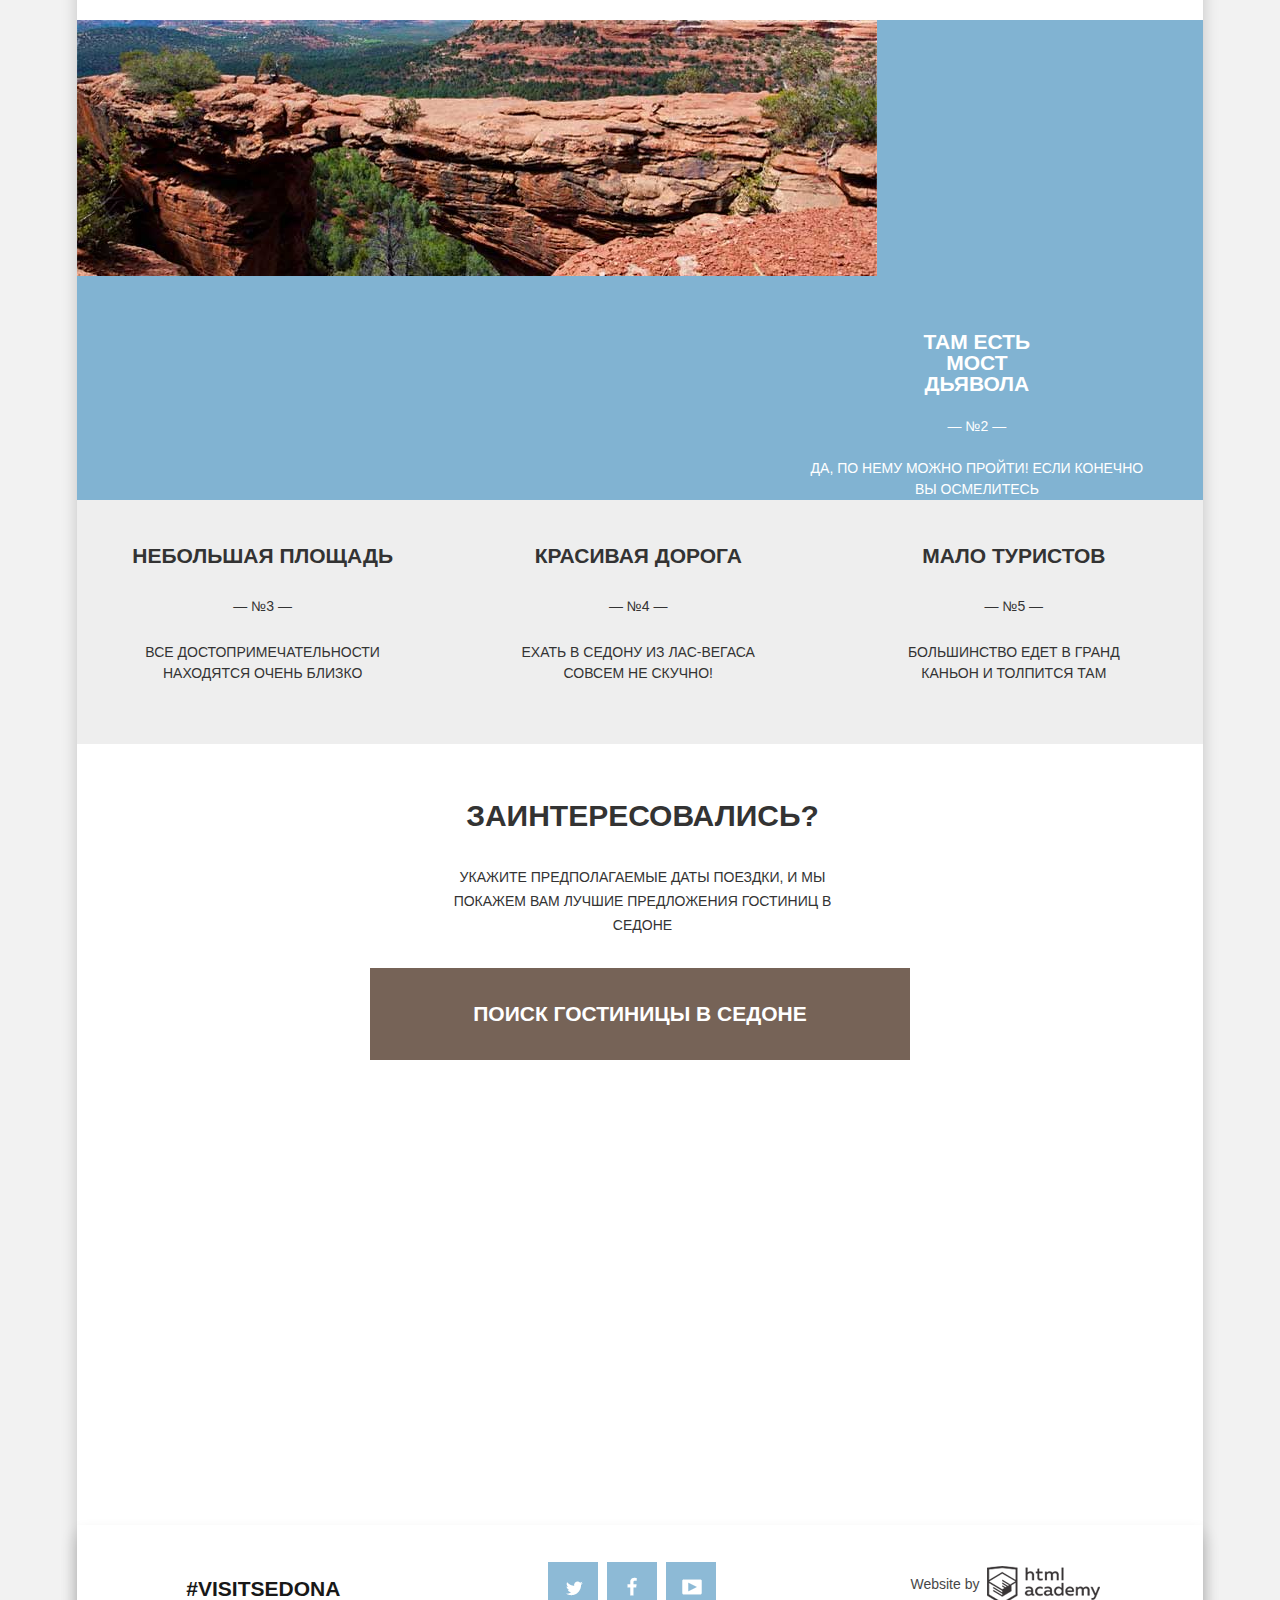
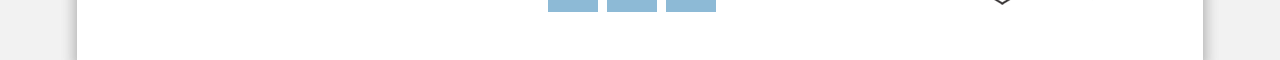
==== commit 44b03673: "change index.html" ====
--- a/index.html
+++ b/index.html
@@ -4,10 +4,11 @@
 	<meta http-equiv="content-type" content="text/html; charset=UTF-8">
 	<meta charset="UTF-8">
 	<title>Sedona</title>
-	<link href="https://fonts.googleapis.com/css?family=PT+Sans:400,700&amp;subset=cyrillic" rel="stylesheet">
+	<!-- <link href="https://fonts.googleapis.com/css?family=PT+Sans:400,700&amp;subset=cyrillic" rel="stylesheet"> -->
 	<link href="css/normalize.css" rel="stylesheet" type="text/css"/>
 	<link href="css/style.css" rel="stylesheet" type="text/css"/>
 </head>
+
 <body>
 	<div class="container clearfix">
 		<header class="page-header clearfix">
@@ -35,71 +36,69 @@
 
 		<main class="page-main">
 
-			<section class="main-poster-slogan">
+			<div class="main-poster-slogan">
 				<img src="img/main-poster-slogan.png" width="458" height="352" alt="welcome">
-			</section>
+			</div>
 
-			<section class="main-content-text clearfix">
-				<h2 class="text-title">
+			<section class="main-content-text  clearfix">
+				<h2>
 					Седона — небольшой городок в аризоне, заслуживающий большего!
 				</h2>
-				<p class="text">
+				<p>
 					Рассмотрим 5 причин, по которым Седона круче, чем гранд каньон!
 				</p>
 			</section>
 
 			<section class="text-pic clearfix">
-				<div class="main-content">
-					<h3 class="main-content-info-title">Настоящий городок</h3>
-					<span class="number">— №1 —</span>
-					<p class="main-content-info-section">Седона — не атракцион для туристов, там течет своя жизнь</p>
+				<div class="main-content info">
+					<h3 >Настоящий городок</h3>
+					<span>— №1 —</span>
+					<p >Седона — не атракцион для туристов,<br> там течет своя жизнь</p>
 				</div>
-				<div class="pic">
-					<img src="img/photo-r1.jpg" width="800" height="256" alt="sedona"></div>
+				
+				<img src="img/photo-r1.jpg" width="800" height="256" alt="sedona">
 			</section>
 
 			<section class="feature clearfix">
-				<div class="block block-housing">
-					<h3 class="block-title">Жилье</h3>
-					<p class="block-text">Рекомендуем пожить в настоящем мотеле, все как в кино!</p>
+				<div class="block">
+					<h3 >Жилье</h3>
+					<p>Рекомендуем пожить в настоящем мотеле, все как в кино!</p>
 				</div>
-				<div class="block block-food">
-					<h3 class="block-title">Еда</h3>
-					<p class="block-text">Всегда заказывайте фирменный бургер, Вы не разочаруетесь!</p>
+				<div class="block">
+					<h3>Еда</h3>
+					<p>Всегда заказывайте фирменный бургер, Вы не разочаруетесь!</p>
 				</div>
-				<div class="block block-souvenirs">
-					<h3 class="block-title">Сувениры</h3>
-					<p class="block-text">Не только китайского, но и местного производства!</p>
+				<div class="block">
+					<h3>Сувениры</h3>
+					<p>Не только китайского, но и местного производства!</p>
 				</div>
 			</section>
 
 			<section class="text-pic-shift clearfix">
-				<div class="pic-shift">
-					<img src="img/photo-r2.jpg" width="800" height="256" alt="sedona"></div>
-				<div class="main-content-shift">
-					<h3 class="main-content-info-title">Там есть мост дьявола</h3>
-					<span class="number">— №2 —</span>
-					<p class="main-content-info-section">Да, по нему можно пройти! Если конечно вы осмелитесь</p>
-				</div>
+			  <img src="img/photo-r2.jpg" width="800" height="256" alt="sedona">
+
+			  <div class="main-content-shift info">
+					<h3>Там есть мост дьявола</h3>
+					<span>— №2 —</span>
+					<p>Да, по нему можно пройти! Если конечно<br> вы осмелитесь</p>
+			  </div>
 			</section>
 
 			<section class="feature-shift clearfix">
 				<div class="block-shift">
-					<h3 class="block-title-second">Небольшая площадь</h3>
+					<h3>Небольшая площадь</h3>
 					<span>— №3 —</span>
-					<p class="block-text-second">
-						Все достопримеча-
-						<br>тельности находятся очень близко</p>
+					<p>Все достопримечательности находятся очень близко</p>
 				</div>
 				<div class="block-shift">
-					<h3 class="block-title-second">Красивая дорога</h3>
+					<h3>Красивая дорога</h3>
 					<span>— №4 —</span>
-					<p class="block-text-second">Ехать в седону из лас-вегаса совсем не скучно!</p>
+					<p>Ехать в седону из лас-вегаса совсем не скучно!</p>
 				</div>
 				<div class="block-shift">
-					<h3 class="block-title-second">Мало туристов</h3>
+					<h3>Мало туристов</h3>
 					<span>— №5 —</span>
-					<p class="block-text-second">Большинство едет в гранд каньон и толпится там</p>
+					<p>Большинство едет в гранд каньон и толпится там</p>
 				</div>
 			</section>
 
--- a/css/style.css
+++ b/css/style.css
@@ -1,13 +1,17 @@
-/*@font-face {*/
-    /*font-family: "symbols-sedona";*/
-    /*src: url("../fonts/symbols-sedona.eot?60737633");*/
-    /*src: url("../fonts/symbols-sedona.eot?60737633#iefix") format("embedded-opentype"),*/
-    /*url("../fonts/symbols-sedona.woff?60737633") format("woff"),*/
-    /*url("../fonts/symbols-sedona.ttf?60737633") format("truetype"),*/
-    /*url("../fonts/symbols-sedona.svg?60737633#symbols-sedona") format("svg");*/
-    /*font-weight: normal;*/
-    /*font-style: normal;*/
-/*}*/
+*@font-face {
+    font-family: "symbols-sedona";
+    src: url("../fonts/symbols-sedona.eot?60737633");
+    src: url("../fonts/symbols-sedona.eot?60737633#iefix") format("embedded-opentype"),
+    url("../fonts/symbols-sedona.woff?60737633") format("woff"),
+    url("../fonts/symbols-sedona.ttf?60737633") format("truetype"),
+    url("../fonts/symbols-sedona.svg?60737633#symbols-sedona") format("svg");
+    font-weight: normal;
+    /font-style: normal;
+}
+
+* {
+    box-sizing: border-box;
+}
 
 html,
 body {
@@ -79,6 +83,7 @@
 
 .page-header {
     margin: 0 auto;
+    padding: 0;
     background-color: #ffffff;
     box-shadow: 0 10px 15px 0 rgba(0, 0, 0, 0.2);
 }
@@ -98,16 +103,10 @@
     padding: 14px 0;
     display: inline-block;
     vertical-align: middle;
-    font-size: 0;
 }
 
 .main-menu li:first-child {
     margin-right: 25px;
-}
-
-.main-menu li:first-child,
-.main-menu li:nth-child(2){
-    text-align: left;
 }
 
 .main-menu li:nth-child(3) {
@@ -117,10 +116,6 @@
 .main-menu li:nth-child(3),
 .main-menu li:last-child {
     text-align: right;
-}
-
-.main-menu li:last-child {
-    float: right;
 }
 
 .main-menu a {
@@ -138,7 +133,6 @@
     color: #b2b2b2;
 }
 
-
 .main-menu-link a {
     color: #604e43;
 }
@@ -163,7 +157,6 @@
 
 .page-main {
     margin: 0 auto;
-    /*padding: 0 6%;*/
     background-color: #ffffff;
     box-shadow: 0 10px 15px 0 rgba(0, 0, 0, 0.2);
 }
@@ -171,8 +164,10 @@
 /*baner-1*/
 
 .main-poster-slogan {
+    width: 100%;
     min-height: 509px;
     margin: 0;
+    padding: 0;
     display: block;
     position: relative;
     background: #deecf5 url(../img/main-poster.jpg) no-repeat center;
@@ -182,8 +177,9 @@
 
 .main-poster-slogan::after {
     content: "";
-    width: 1200px;
+    width: 100%;
     min-height: 57px;
+    margin: 0 auto;
     position: absolute;
     bottom: 0;
     left: 0;
@@ -194,9 +190,12 @@
 }
 
 .main-poster-slogan img {
+    margin: 0 auto;
+    padding: 0;
     position: absolute;
     top: 15%;
-    left: 31%;
+    left: 20%;
+    right: 20%
 }
 /*baner-1*/
 
@@ -207,14 +206,14 @@
     text-align: center;
 }
 
-.text-title {
+.main-content-text h2 {
     width: 450px;
     margin: 0 auto;
     padding: 0 0 25px 0;
     text-align: center;
 }
 
-.text {
+.main-content-text p {
     margin: 0;
     padding: 0;
     font-size: 14px;
@@ -228,64 +227,75 @@
 
 .text-pic,
 .text-pic-shift {
+    width: auto;
     margin: 0;
     position: relative;
-}
-
-.main-content,
+    background-color: #81b3d2;
+    color: #ffffff;
+    text-transform: uppercase;
+}
+
+.main-content {
+    margin: 0;
+    padding-top: 55px;
+    padding-left: 61px;
+    text-align: center;
+    float: left;
+}
 .main-content-shift {
-    width: 400px;
-    box-sizing: border-box;
-    margin: 0;
-    padding: 61px 53px 52px 53px;
-    background-color: #81b3d2;
-    text-align: center;
-    color: #ffffff;
-    text-transform: uppercase;
-}
-
-.main-content-shift {
+    margin: 0;
+    padding-top: 55px;
+    padding-right: 60px;
+    text-align: center;
     float: right;
 }
 
-.main-content-info-title {
-    width: 56%;
-    margin: -7px 0 24px 64px;
-    /*transform: translateX(45%);*/
-}
-
-.main-content-info-section {
-    margin: 21px 11px 0 0;
-}
-
-.pic,
-.pic-shift {
-    margin: 0;
-    padding: 0;
-    position: absolute;
-    top:0;
-    right: 0;
-    vertical-align: top;
-}
-
-.pic-shift {
-    left: 0;
-}
-
-.pic img {
+.text-pic img {
     float: right;
 }
 
-.pic .pic-shift img {
+.text-pic-shift img {
     float: left;
 }
 
+.info h3 {
+    width: 50%;
+    margin: 0 auto;
+    padding-bottom: 22px;
+    text-align: center;
+}
+
+.info p {
+    margin: 0;
+    padding-top: 21px;
+}
+
 /*baner-3*/
 
 .feature {
     margin: 0;
     padding: 0;
     position: relative;
+}
+
+.block {
+    width: 33%;
+    padding-top: 160px;
+    padding-bottom: 90px;
+    display: inline-block;
+    vertical-align: middle;
+    text-align: center;
+}
+
+.block h3 {
+     margin: 0 auto;
+     padding-bottom: 24px;
+}
+
+.block p {
+    width: 65%;
+    margin: 0 auto;
+    text-transform: uppercase;
 }
 
 .block-housing::before {
@@ -327,47 +337,28 @@
     margin: 0;
     padding: 0;
     background-color: #eeeeee;
-}
-
-.block {
-    width: 25%;
-    margin: 0;
-    padding: 146px 47px 82px 47px;
+    text-transform: uppercase;
+}
+
+.block-shift {
+    width: 33%;
+    margin: 0;
     display: inline-block;
     vertical-align: middle;
     text-align: center;
-    text-transform: uppercase;
-}
-
-.block-shift {
-    width: 32%;
-    margin: 0;
-    padding: 50px 0 38px 0;
-    display: inline-block;
-    vertical-align: middle;
-    text-align: center;
-    text-transform: uppercase;
-    border: 1px solid transparent;
-}
-
-.block-title {
-    padding: 15px 0 24px 0;
-}
-
-.block-text {
-    margin: 0;
-}
-
-.block-title-second {
-    width: 30%;
-    margin: 0 auto;
-    padding: 0 0 30px 0;
-}
-
-.block-text-second {
-    width: 68%;
-    margin: 0 auto;
-    padding: 30px 0 0 0;
+}
+
+.block-shift h3 {
+    padding-top: 45px;
+    padding-bottom: 30px;
+ 
+}
+
+.block-shift p {
+    width: 270px;
+    margin: 0 auto;
+    padding-top: 25px;
+    padding-bottom: 60px;
 }
 
 /*baber-6*/
